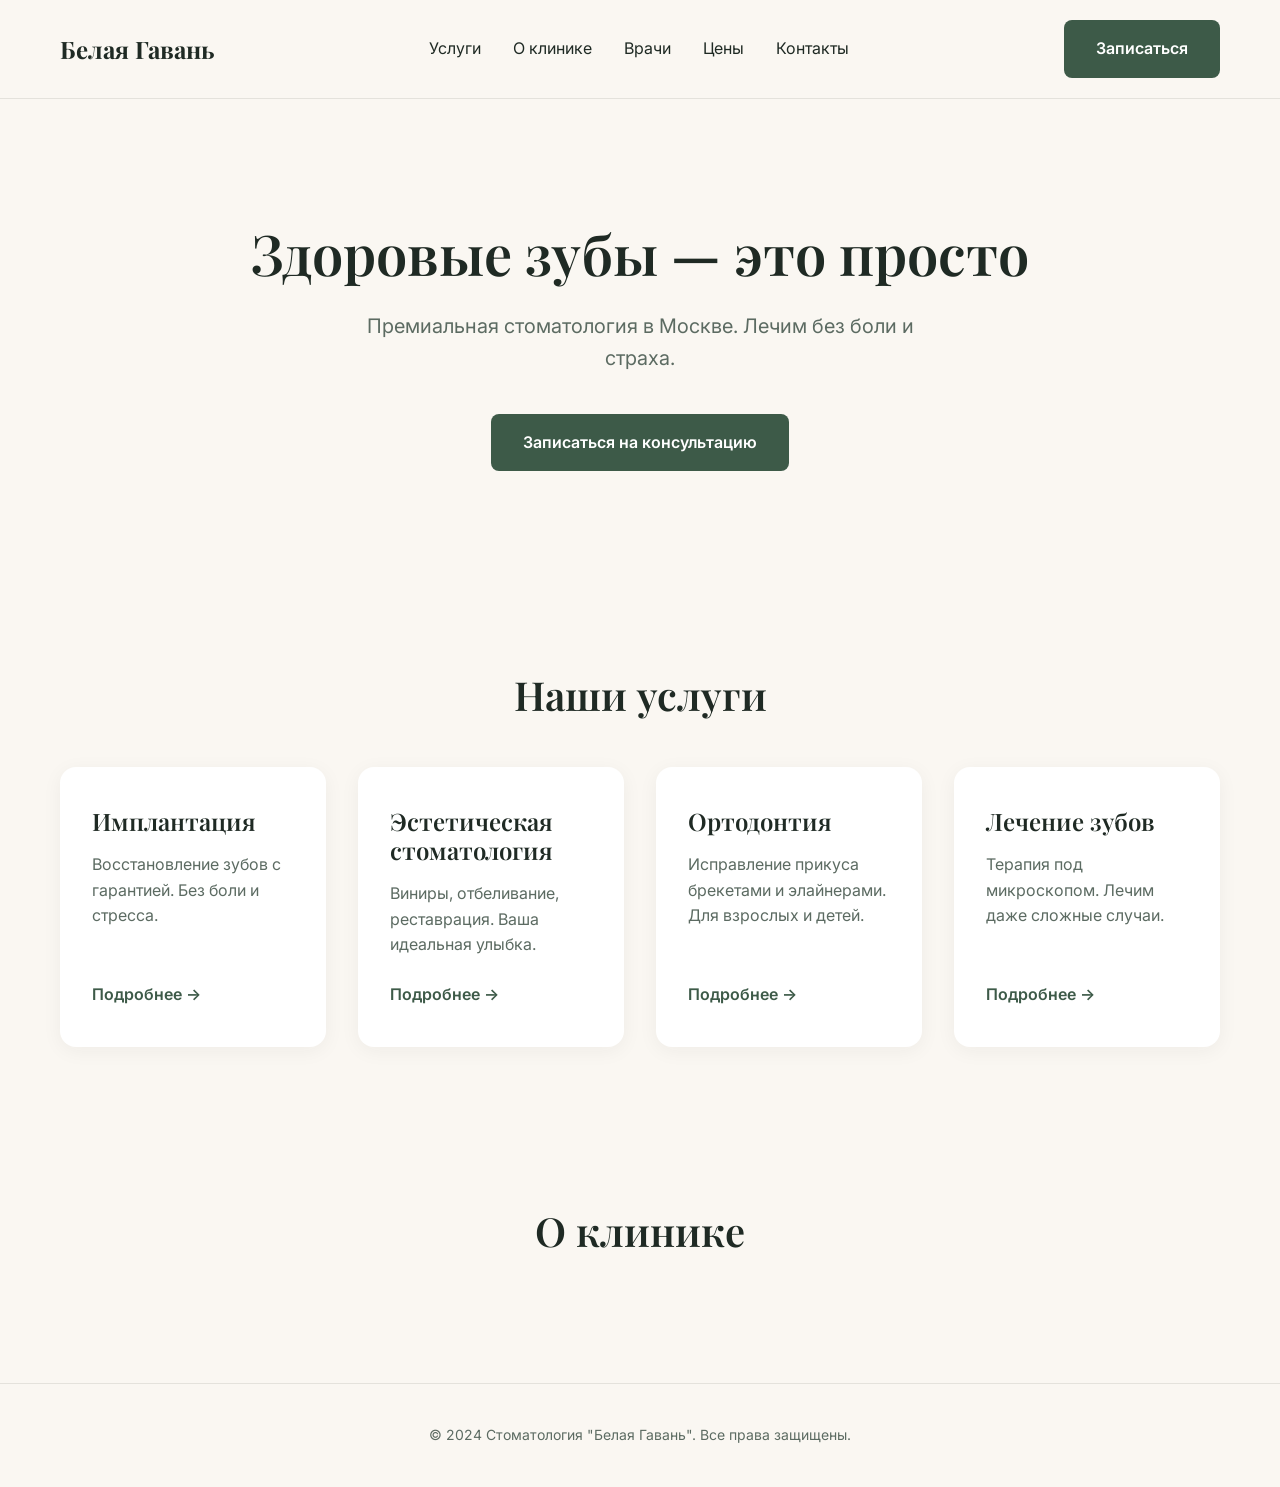
==== index.html @ 84a1ddb8 "Добавлена секция услуг с карточками" ====
<!DOCTYPE html>
<html lang="ru">
<head>
    <meta charset="UTF-8">
    <meta name="viewport" content="width=device-width, initial-scale=1.0">
    <title>Стоматология "Белая Гавань" — премиальная клиника в Москве</title>
    <meta name="description" content="Премиальная стоматологическая клиника в Москве. Имплантация, эстетическая стоматология, лечение без боли. Запишитесь на консультацию.">

    <!-- Подключение шрифтов Google Fonts -->
    <link rel="preconnect" href="https://fonts.googleapis.com">
    <link rel="preconnect" href="https://fonts.gstatic.com" crossorigin>
    <link href="https://fonts.googleapis.com/css2?family=Inter:wght@400;500;600&family=Playfair+Display:wght@500;600;700&display=swap" rel="stylesheet">

    <!-- Подключение CSS -->
    <link rel="stylesheet" href="css/style.css">
</head>
<body>

    <!-- ШАПКА САЙТА (HEADER) -->
    <header class="header">
        <div class="container header__container">
            <a href="#" class="header__logo">Белая Гавань</a>
            <nav class="header__nav">
                <a href="#" class="header__link">Услуги</a>
                <a href="#" class="header__link">О клинике</a>
                <a href="#" class="header__link">Врачи</a>
                <a href="#" class="header__link">Цены</a>
                <a href="#" class="header__link">Контакты</a>
            </nav>
            <a href="#" class="btn btn--primary">Записаться</a>
        </div>
    </header>

    <!-- ОСНОВНОЙ КОНТЕНТ (MAIN) -->
    <main class="main">
        
        <!-- Секция "Герой" (первый экран) -->
        <section class="hero">
            <div class="container">
                <h1 class="hero__title">Здоровые зубы — это просто</h1>
                <p class="hero__subtitle">Премиальная стоматология в Москве. Лечим без боли и страха.</p>
                <a href="#" class="btn btn--primary">Записаться на консультацию</a>
            </div>
        </section>

        <!-- Секция "Услуги" -->
        <section class="services">
            <div class="container">
                <h2 class="section-title">Наши услуги</h2>
                <div class="services__grid">
                    <div class="service-card">
    <h3 class="service-card__title">Имплантация</h3>
    <p class="service-card__desc">Восстановление зубов с гарантией. Без боли и стресса.</p>
    <a href="#" class="service-card__link">Подробнее →</a>
</div>
<div class="service-card">
    <h3 class="service-card__title">Эстетическая стоматология</h3>
    <p class="service-card__desc">Виниры, отбеливание, реставрация. Ваша идеальная улыбка.</p>
    <a href="#" class="service-card__link">Подробнее →</a>
</div>
<div class="service-card">
    <h3 class="service-card__title">Ортодонтия</h3>
    <p class="service-card__desc">Исправление прикуса брекетами и элайнерами. Для взрослых и детей.</p>
    <a href="#" class="service-card__link">Подробнее →</a>
</div>
<div class="service-card">
    <h3 class="service-card__title">Лечение зубов</h3>
    <p class="service-card__desc">Терапия под микроскопом. Лечим даже сложные случаи.</p>
    <a href="#" class="service-card__link">Подробнее →</a>
</div>
                </div>
            </div>
        </section>

        <!-- Секция "О клинике" -->
        <section class="about">
            <div class="container">
                <h2 class="section-title">О клинике</h2>
                <!-- Здесь будет текст и фото -->
            </div>
        </section>

    </main>

    <!-- ПОДВАЛ (FOOTER) -->
    <footer class="footer">
        <div class="container">
            <p>&copy; 2024 Стоматология "Белая Гавань". Все права защищены.</p>
        </div>
    </footer>

    <!-- Подключение JavaScript -->
    <script src="js/script.js"></script>
</body>
</html>
---- css/style.css ----
/* ============================================
   CSS RESET / БАЗОВЫЕ СТИЛИ
   ============================================ */
*,
*::before,
*::after {
    box-sizing: border-box;
    margin: 0;
    padding: 0;
}

/* Переменные (цвета и шрифты из Figma) */
:root {
    --color-bg: #FAF7F2;
    --color-bg-card: #FFFFFF;
    --color-text-primary: #1F2A24;
    --color-text-secondary: #5C6B62;
    --color-brand: #3D5A48;
    --color-brand-hover: #2E4537;
    --color-accent: #B07D62;

    --font-heading: 'Playfair Display', serif;
    --font-body: 'Inter', sans-serif;

    --container-width: 1200px;
    --transition: 0.3s ease;
}

/* Базовые настройки страницы */
body {
    font-family: var(--font-body);
    background-color: var(--color-bg);
    color: var(--color-text-primary);
    line-height: 1.6;
    -webkit-font-smoothing: antialiased;
}

/* Заголовки */
h1, h2, h3, h4 {
    font-family: var(--font-heading);
    font-weight: 600;
    line-height: 1.2;
    color: var(--color-text-primary);
}

/* Ссылки */
a {
    text-decoration: none;
    color: inherit;
    transition: color var(--transition);
}

/* Контейнер для центрирования контента */
.container {
    max-width: var(--container-width);
    margin: 0 auto;
    padding: 0 20px;
}

/* ============================================
   КНОПКИ (UI-КИТ)
   ============================================ */
.btn {
    display: inline-block;
    padding: 16px 32px;
    font-family: var(--font-body);
    font-size: 16px;
    font-weight: 600;
    text-align: center;
    border: none;
    border-radius: 8px;
    cursor: pointer;
    transition: background-color var(--transition), transform 0.1s ease;
}

.btn--primary {
    background-color: var(--color-brand);
    color: #FFFFFF;
}

.btn--primary:hover {
    background-color: var(--color-brand-hover);
}

.btn--primary:active {
    transform: scale(0.98);
}

/* ============================================
   ШАПКА САЙТА (HEADER)
   ============================================ */
.header {
    padding: 20px 0;
    border-bottom: 1px solid rgba(31, 42, 36, 0.1);
}

.header__container {
    display: flex;
    justify-content: space-between;
    align-items: center;
}

.header__logo {
    font-family: var(--font-heading);
    font-size: 24px;
    font-weight: 700;
    color: var(--color-text-primary);
}

.header__nav {
    display: flex;
    gap: 32px;
}

.header__link {
    font-size: 16px;
    color: var(--color-text-primary);
}

.header__link:hover {
    color: var(--color-brand);
}

/* ============================================
   СЕКЦИИ (ОБЩИЕ)
   ============================================ */
section {
    padding: 80px 0;
}

.section-title {
    font-size: 40px;
    text-align: center;
    margin-bottom: 48px;
}

/* ============================================
   HERO-СЕКЦИЯ
   ============================================ */
.hero {
    padding: 120px 0;
    text-align: center;
}

.hero__title {
    font-size: 56px;
    margin-bottom: 24px;
    max-width: 800px;
    margin-left: auto;
    margin-right: auto;
}

.hero__subtitle {
    font-size: 20px;
    color: var(--color-text-secondary);
    margin-bottom: 40px;
    max-width: 600px;
    margin-left: auto;
    margin-right: auto;
}

/* ============================================
   ПОДВАЛ (FOOTER)
   ============================================ */
.footer {
    padding: 40px 0;
    text-align: center;
    border-top: 1px solid rgba(31, 42, 36, 0.1);
    color: var(--color-text-secondary);
    font-size: 14px;
}
/* ============================================
   СЕКЦИЯ УСЛУГ (SERVICES)
   ============================================ */
.services__grid {
    display: grid;
    grid-template-columns: repeat(auto-fit, minmax(260px, 1fr));
    gap: 32px;
    margin-top: 48px;
}

.service-card {
    background-color: var(--color-bg-card);
    padding: 40px 32px;
    border-radius: 16px;
    box-shadow: 0 4px 20px rgba(31, 42, 36, 0.05);
    transition: transform var(--transition), box-shadow var(--transition);
    display: flex;
    flex-direction: column;
}

.service-card:hover {
    transform: translateY(-8px);
    box-shadow: 0 12px 30px rgba(31, 42, 36, 0.1);
}

.service-card__title {
    font-size: 24px;
    margin-bottom: 16px;
}

.service-card__desc {
    font-size: 16px;
    color: var(--color-text-secondary);
    margin-bottom: 24px;
    flex-grow: 1; /* Прижимает ссылку к низу */
}

.service-card__link {
    font-size: 16px;
    font-weight: 600;
    color: var(--color-brand);
    transition: color var(--transition);
    margin-top: auto;
}

.service-card__link:hover {
    color: var(--color-brand-hover);
}
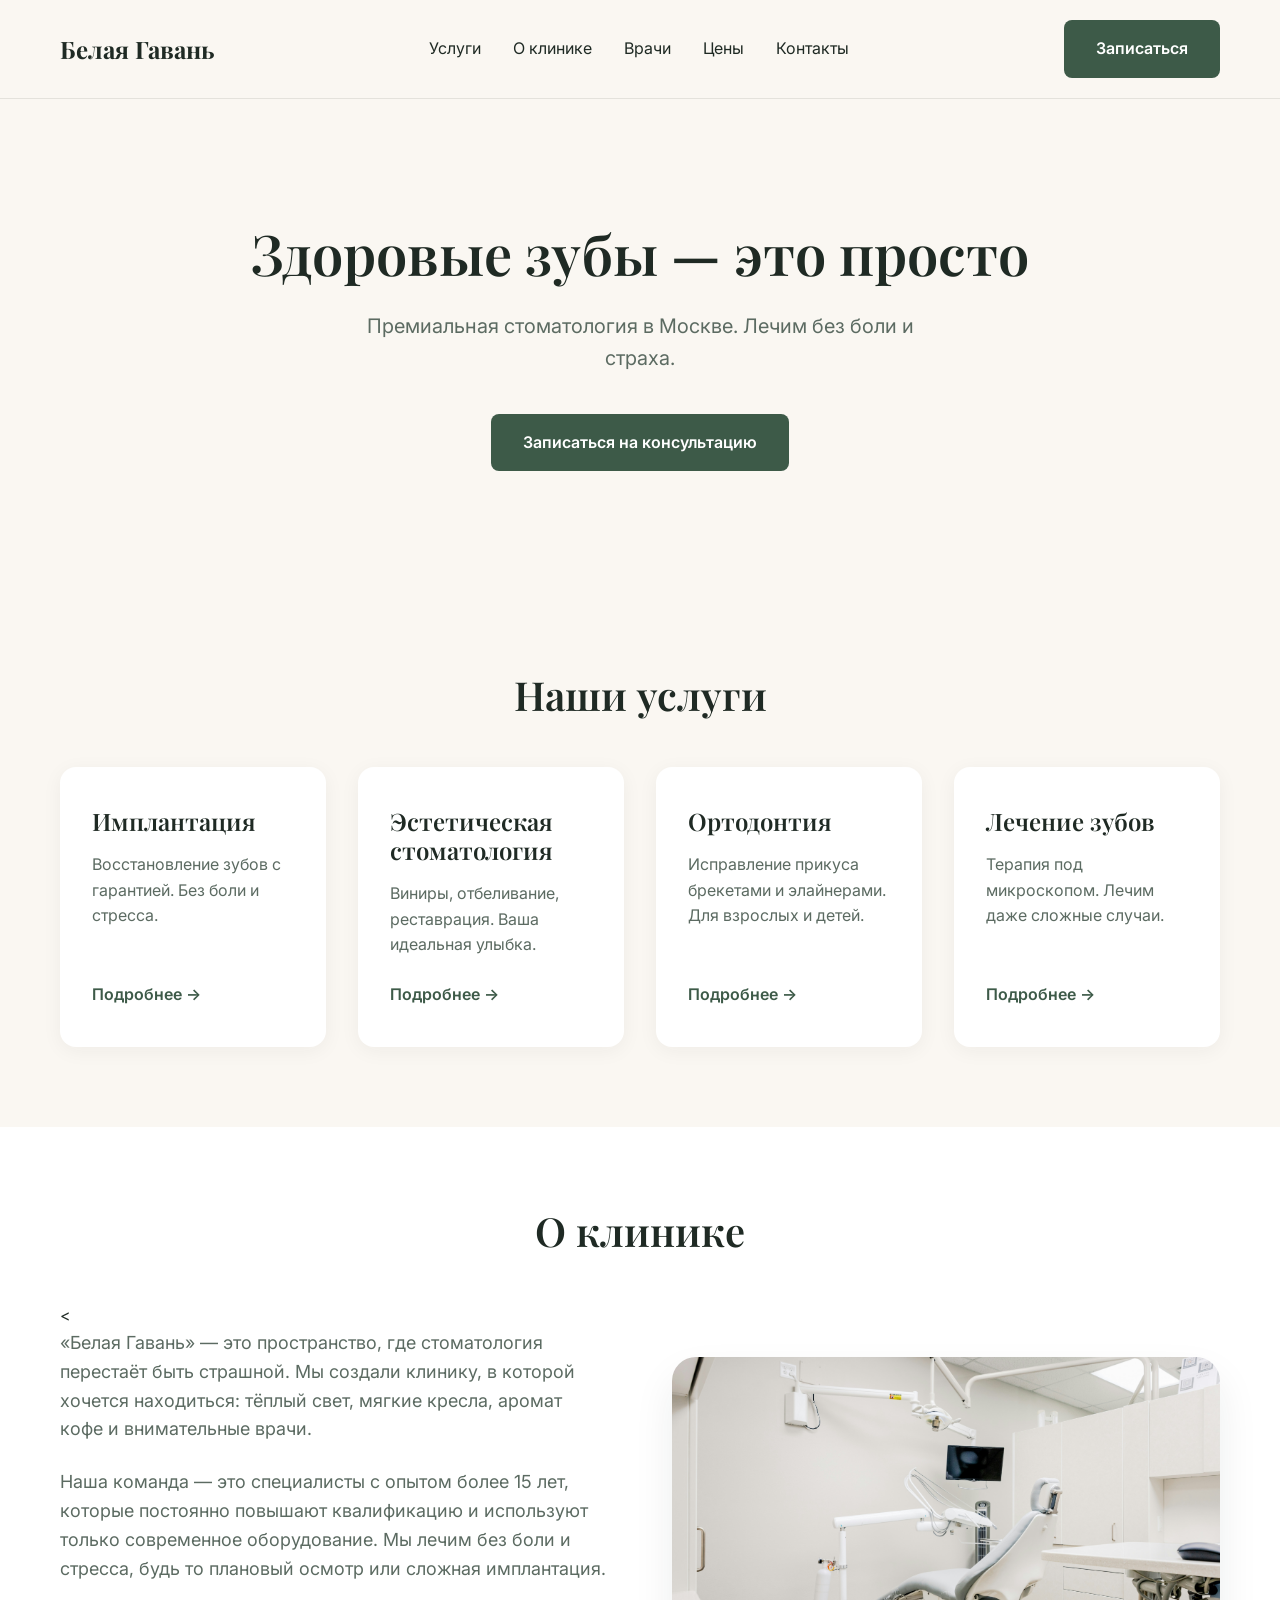
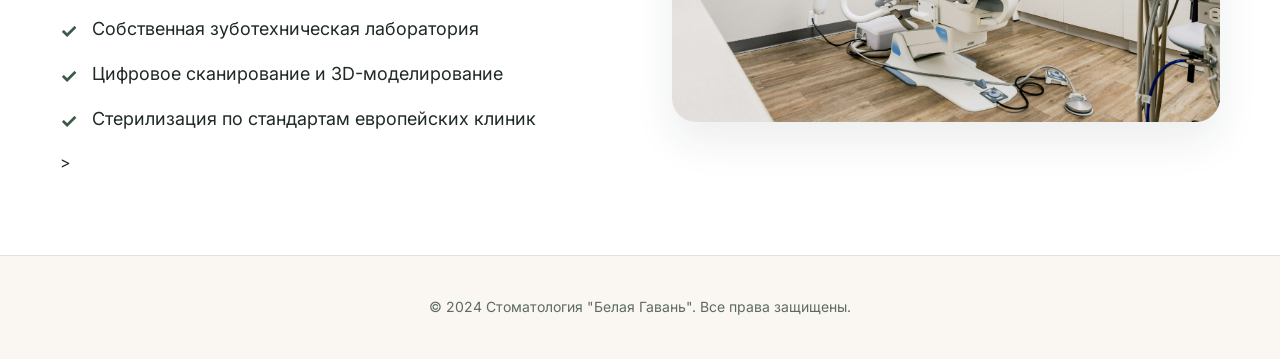
==== commit 1e8d8201: "Добавлена секция О клинике с картинкой" ====
--- a/index.html
+++ b/index.html
@@ -76,7 +76,20 @@
         <section class="about">
             <div class="container">
                 <h2 class="section-title">О клинике</h2>
-                <!-- Здесь будет текст и фото -->
+                <<div class="about__content">
+    <div class="about__text">
+        <p>«Белая Гавань» — это пространство, где стоматология перестаёт быть страшной. Мы создали клинику, в которой хочется находиться: тёплый свет, мягкие кресла, аромат кофе и внимательные врачи.</p>
+        <p>Наша команда — это специалисты с опытом более 15 лет, которые постоянно повышают квалификацию и используют только современное оборудование. Мы лечим без боли и стресса, будь то плановый осмотр или сложная имплантация.</p>
+        <ul class="about__list">
+            <li>Собственная зуботехническая лаборатория</li>
+            <li>Цифровое сканирование и 3D-моделирование</li>
+            <li>Стерилизация по стандартам европейских клиник</li>
+        </ul>
+    </div>
+    <div class="about__image-wrapper">
+        <img src="images/clinic.jpg" alt="Интерьер стоматологической клиники Белая Гавань" class="about__image">
+    </div>
+</div>>
             </div>
         </section>
 
--- a/css/style.css
+++ b/css/style.css
@@ -216,4 +216,71 @@
 
 .service-card__link:hover {
     color: var(--color-brand-hover);
+}
+/* ============================================
+   СЕКЦИЯ О КЛИНИКЕ (ABOUT)
+   ============================================ */
+.about {
+    background-color: var(--color-bg-card); /* Белый фон для контраста с кремовым */
+}
+
+.about__content {
+    display: grid;
+    grid-template-columns: 1fr 1fr; /* Две колонки одинаковой ширины */
+    gap: 64px;
+    align-items: center; /* Выравнивание по центру по вертикали */
+}
+
+.about__text p {
+    font-size: 18px;
+    color: var(--color-text-secondary);
+    margin-bottom: 24px;
+}
+
+.about__list {
+    list-style: none; /* Убираем стандартные маркеры */
+    margin-top: 32px;
+}
+
+.about__list li {
+    font-size: 18px;
+    color: var(--color-text-primary);
+    margin-bottom: 16px;
+    padding-left: 32px;
+    position: relative; /* Для позиционирования кастомной иконки */
+}
+
+/* Кастомная галочка вместо стандартного маркера */
+.about__list li::before {
+    content: "✓";
+    position: absolute;
+    left: 0;
+    top: 0;
+    color: var(--color-brand); /* Наш шалфейный акцент */
+    font-weight: bold;
+    font-size: 20px;
+}
+
+.about__image-wrapper {
+    border-radius: 24px;
+    overflow: hidden; /* Скрываем углы картинки за скруглением */
+    box-shadow: 0 20px 40px rgba(31, 42, 36, 0.08); /* Более выраженная тень для фото */
+}
+
+.about__image {
+    width: 100%;
+    height: 100%;
+    object-fit: cover; /* Картинка заполняет контейнер, не искажаясь */
+    display: block;
+}
+
+/* Адаптивность: на планшетах и телефонах — одна колонка */
+@media (max-width: 992px) {
+    .about__content {
+        grid-template-columns: 1fr;
+        gap: 40px;
+    }
+    .about__image-wrapper {
+        order: -1; /* Картинка встает над текстом на мобильных */
+    }
 }
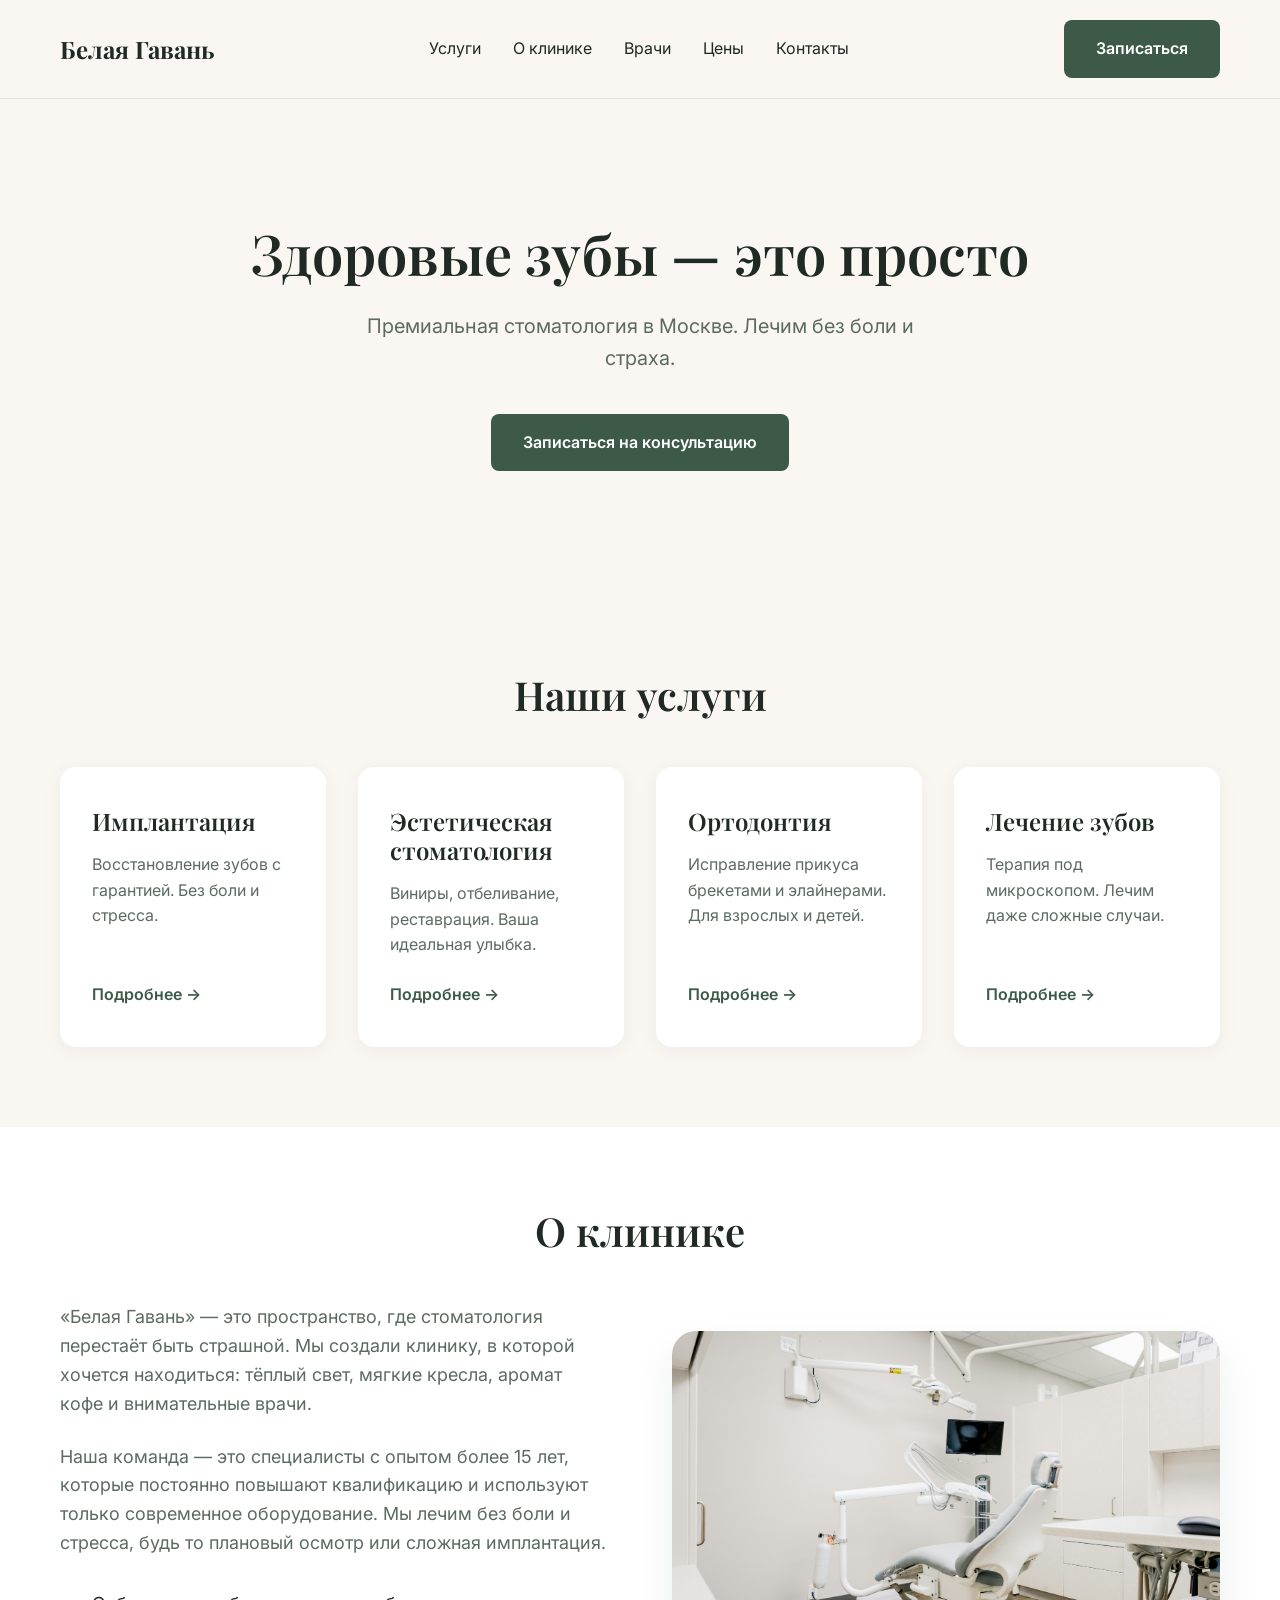
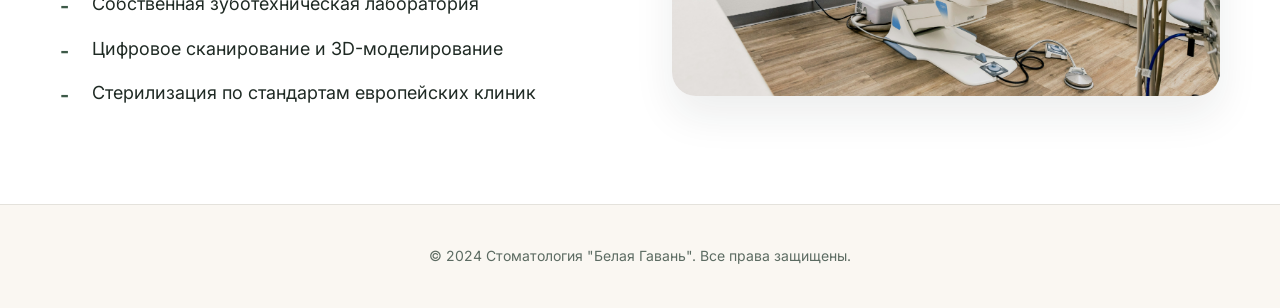
==== commit 97aae645: "Исправлена структура секции О клинике" ====
--- a/index.html
+++ b/index.html
@@ -72,27 +72,26 @@
             </div>
         </section>
 
-        <!-- Секция "О клинике" -->
+                <!-- Секция "О клинике" -->
         <section class="about">
             <div class="container">
                 <h2 class="section-title">О клинике</h2>
-                <<div class="about__content">
-    <div class="about__text">
-        <p>«Белая Гавань» — это пространство, где стоматология перестаёт быть страшной. Мы создали клинику, в которой хочется находиться: тёплый свет, мягкие кресла, аромат кофе и внимательные врачи.</p>
-        <p>Наша команда — это специалисты с опытом более 15 лет, которые постоянно повышают квалификацию и используют только современное оборудование. Мы лечим без боли и стресса, будь то плановый осмотр или сложная имплантация.</p>
-        <ul class="about__list">
-            <li>Собственная зуботехническая лаборатория</li>
-            <li>Цифровое сканирование и 3D-моделирование</li>
-            <li>Стерилизация по стандартам европейских клиник</li>
-        </ul>
-    </div>
-    <div class="about__image-wrapper">
-        <img src="images/clinic.jpg" alt="Интерьер стоматологической клиники Белая Гавань" class="about__image">
-    </div>
-</div>>
+                <div class="about__content">
+                    <div class="about__text">
+                        <p>«Белая Гавань» — это пространство, где стоматология перестаёт быть страшной. Мы создали клинику, в которой хочется находиться: тёплый свет, мягкие кресла, аромат кофе и внимательные врачи.</p>
+                        <p>Наша команда — это специалисты с опытом более 15 лет, которые постоянно повышают квалификацию и используют только современное оборудование. Мы лечим без боли и стресса, будь то плановый осмотр или сложная имплантация.</p>
+                        <ul class="about__list">
+                            <li>Собственная зуботехническая лаборатория</li>
+                            <li>Цифровое сканирование и 3D-моделирование</li>
+                            <li>Стерилизация по стандартам европейских клиник</li>
+                        </ul>
+                    </div>
+                    <div class="about__image-wrapper">
+                        <img src="images/clinic.jpg" alt="Интерьер стоматологической клиники Белая Гавань" class="about__image">
+                    </div>
+                </div>
             </div>
         </section>
-
     </main>
 
     <!-- ПОДВАЛ (FOOTER) -->
--- a/css/style.css
+++ b/css/style.css
@@ -252,7 +252,7 @@
 
 /* Кастомная галочка вместо стандартного маркера */
 .about__list li::before {
-    content: "✓";
+    content: "-";
     position: absolute;
     left: 0;
     top: 0;
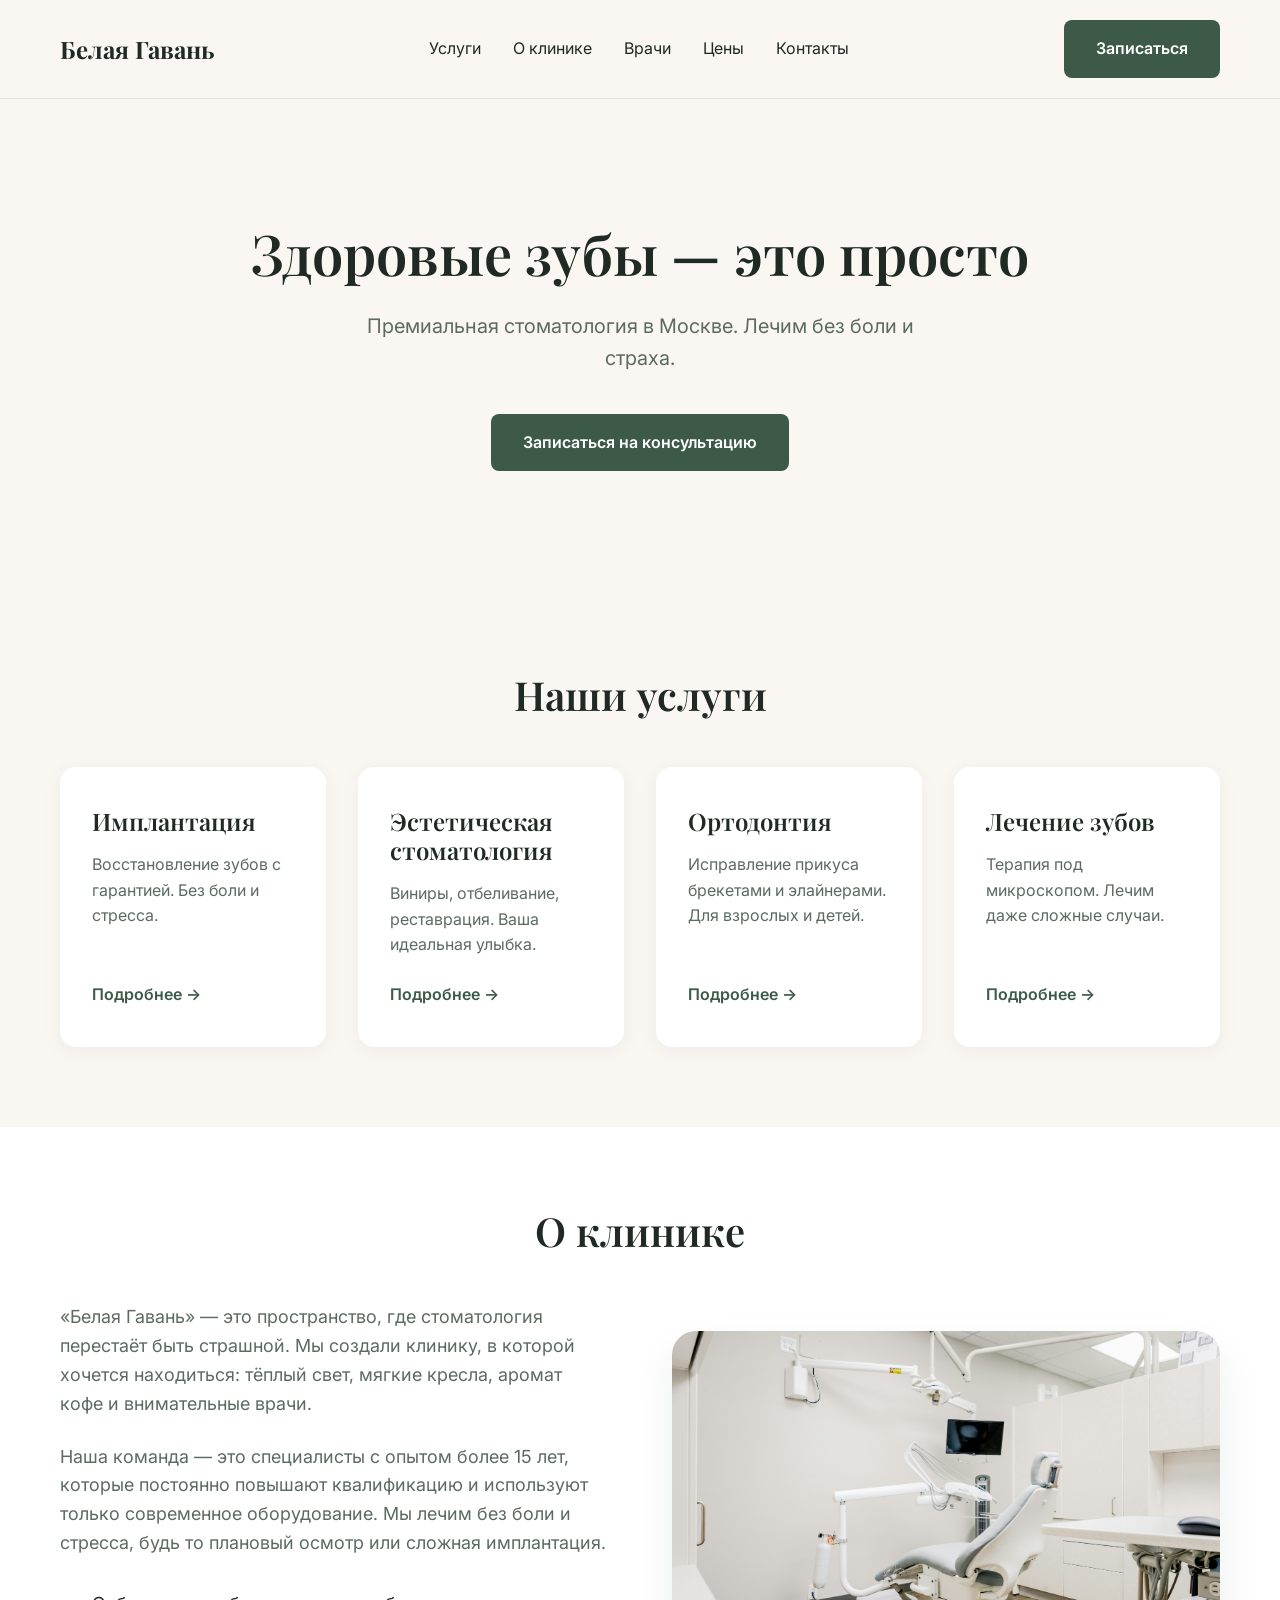
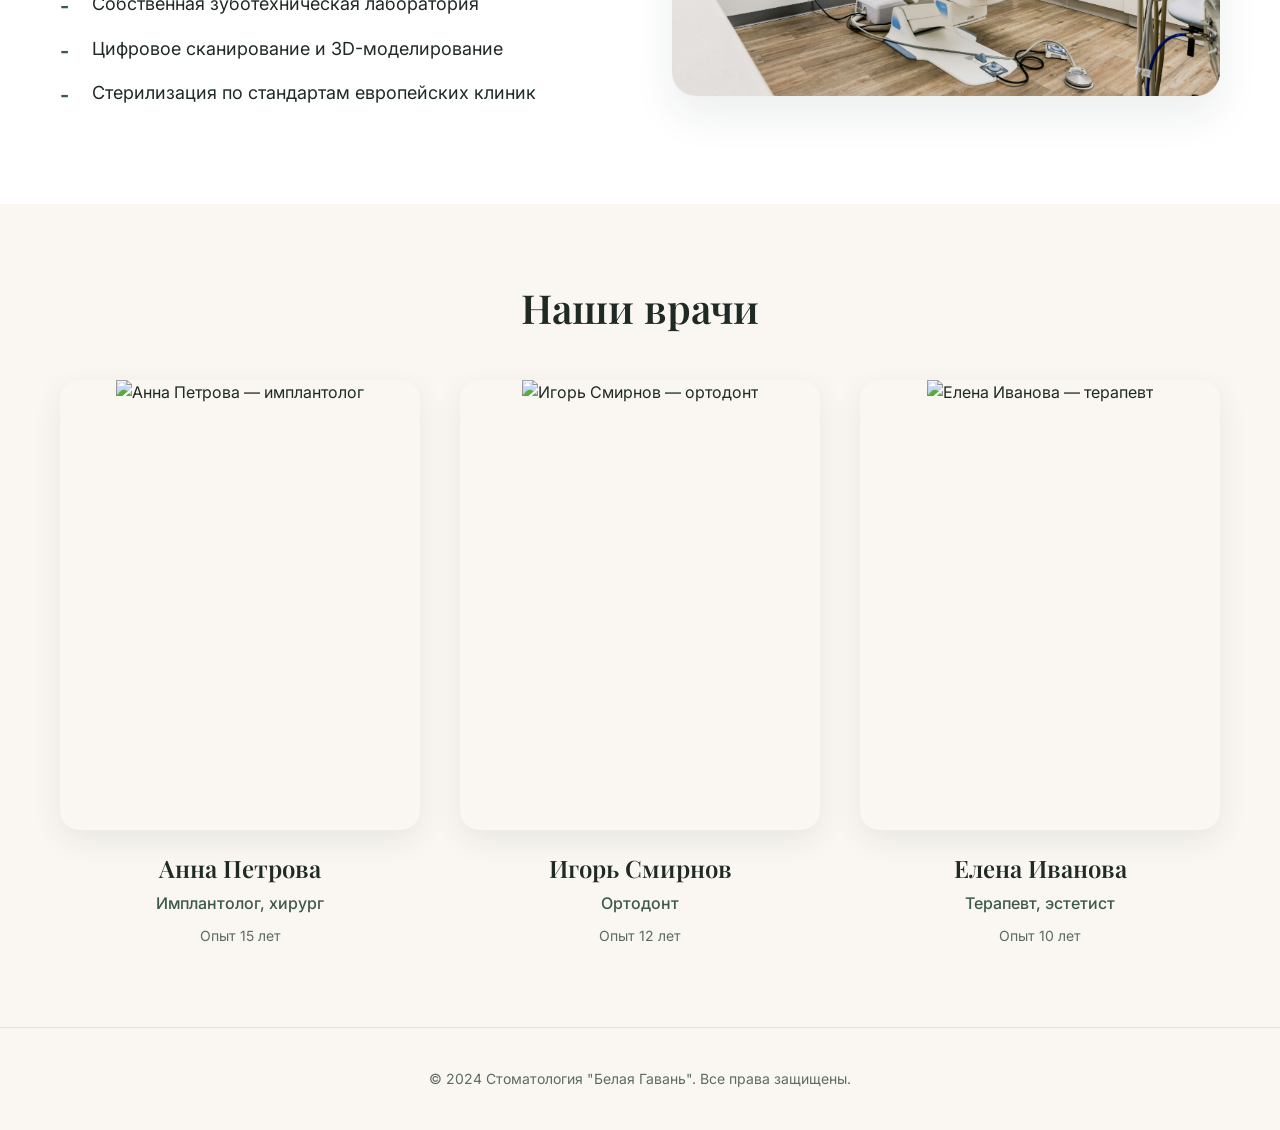
==== commit 58519cf4: "Добавлена секция Врачи" ====
--- a/index.html
+++ b/index.html
@@ -93,7 +93,42 @@
             </div>
         </section>
     </main>
+        <!-- Секция "Врачи" -->
+        <section class="doctors">
+            <div class="container">
+                <h2 class="section-title">Наши врачи</h2>
+                <div class="doctors__grid">
+                    
+                    <div class="doctor-card">
+                        <div class="doctor-card__image-wrapper">
+                            <img src="https://images.unsplash.com/photo-1559839734-2b71ea197ec2?q=80&w=800&auto=format&fit=crop" alt="Анна Петрова — имплантолог" class="doctor-card__image">
+                        </div>
+                        <h3 class="doctor-card__name">Анна Петрова</h3>
+                        <p class="doctor-card__specialty">Имплантолог, хирург</p>
+                        <p class="doctor-card__experience">Опыт 15 лет</p>
+                    </div>
 
+                    <div class="doctor-card">
+                        <div class="doctor-card__image-wrapper">
+                            <img src="https://images.unsplash.com/photo-1612349317150-e413f6a5b16d?q=80&w=800&auto=format&fit=crop" alt="Игорь Смирнов — ортодонт" class="doctor-card__image">
+                        </div>
+                        <h3 class="doctor-card__name">Игорь Смирнов</h3>
+                        <p class="doctor-card__specialty">Ортодонт</p>
+                        <p class="doctor-card__experience">Опыт 12 лет</p>
+                    </div>
+
+                    <div class="doctor-card">
+                        <div class="doctor-card__image-wrapper">
+                            <img src="https://images.unsplash.com/photo-1594824476967-48c8b964273f?q=80&w=800&auto=format&fit=crop" alt="Елена Иванова — терапевт" class="doctor-card__image">
+                        </div>
+                        <h3 class="doctor-card__name">Елена Иванова</h3>
+                        <p class="doctor-card__specialty">Терапевт, эстетист</p>
+                        <p class="doctor-card__experience">Опыт 10 лет</p>
+                    </div>
+
+                </div>
+            </div>
+        </section>
     <!-- ПОДВАЛ (FOOTER) -->
     <footer class="footer">
         <div class="container">
--- a/css/style.css
+++ b/css/style.css
@@ -283,4 +283,125 @@
     .about__image-wrapper {
         order: -1; /* Картинка встает над текстом на мобильных */
     }
+}
+/* ============================================
+   АДАПТИВНОСТЬ ДЛЯ МОБИЛЬНЫХ (МЕДИА-ЗАПРОСЫ)
+   ============================================ */
+
+/* --- Планшеты и небольшие экраны (до 992px) --- */
+@media (max-width: 992px) {
+    .header__nav {
+        display: none; /* Прячем горизонтальное меню (позже сделаем бургер) */
+    }
+
+    .hero__title {
+        font-size: 40px; /* Уменьшаем заголовок */
+    }
+
+    .hero__subtitle {
+        font-size: 18px;
+    }
+
+    .section-title {
+        font-size: 32px;
+    }
+}
+
+/* --- Телефоны (до 768px) --- */
+@media (max-width: 768px) {
+    section {
+        padding: 48px 0; /* Меньше отступов по вертикали */
+    }
+
+    .header {
+        padding: 16px 0;
+    }
+
+    .header__logo {
+        font-size: 20px;
+    }
+
+    .header .btn--primary {
+        padding: 12px 20px; /* Кнопка в шапке поменьше */
+        font-size: 14px;
+    }
+
+    .hero {
+        padding: 64px 0;
+    }
+
+    .hero__title {
+        font-size: 32px; /* Еще меньше на телефоне */
+        margin-bottom: 16px;
+    }
+
+    .hero__subtitle {
+        font-size: 16px;
+        margin-bottom: 24px;
+    }
+
+    .btn {
+        padding: 14px 24px;
+        font-size: 15px;
+        width: 100%; /* Кнопки на мобильном на всю ширину (удобно нажимать) */
+    }
+    
+    .services__grid {
+        grid-template-columns: 1fr; /* Карточки в один столбец */
+    }
+}
+/* ============================================
+   СЕКЦИЯ ВРАЧИ (DOCTORS)
+   ============================================ */
+.doctors__grid {
+    display: grid;
+    grid-template-columns: repeat(auto-fit, minmax(280px, 1fr));
+    gap: 40px;
+    margin-top: 48px;
+}
+
+.doctor-card {
+    text-align: center;
+}
+
+.doctor-card__image-wrapper {
+    width: 100%;
+    aspect-ratio: 4 / 5; /* Пропорции портрета */
+    border-radius: 20px;
+    overflow: hidden;
+    margin-bottom: 24px;
+    box-shadow: 0 10px 30px rgba(31, 42, 36, 0.08);
+    transition: transform var(--transition);
+}
+
+.doctor-card:hover .doctor-card__image-wrapper {
+    transform: translateY(-8px);
+}
+
+.doctor-card__image {
+    width: 100%;
+    height: 100%;
+    object-fit: cover;
+    transition: transform 0.5s ease;
+}
+
+.doctor-card:hover .doctor-card__image {
+    transform: scale(1.05);
+}
+
+.doctor-card__name {
+    font-size: 24px;
+    margin-bottom: 8px;
+}
+
+.doctor-card__specialty {
+    font-size: 16px;
+    color: var(--color-brand);
+    font-weight: 500;
+    margin-bottom: 8px;
+}
+
+.doctor-card__experience {
+    font-size: 14px;
+    color: var(--color-text-secondary);
 }
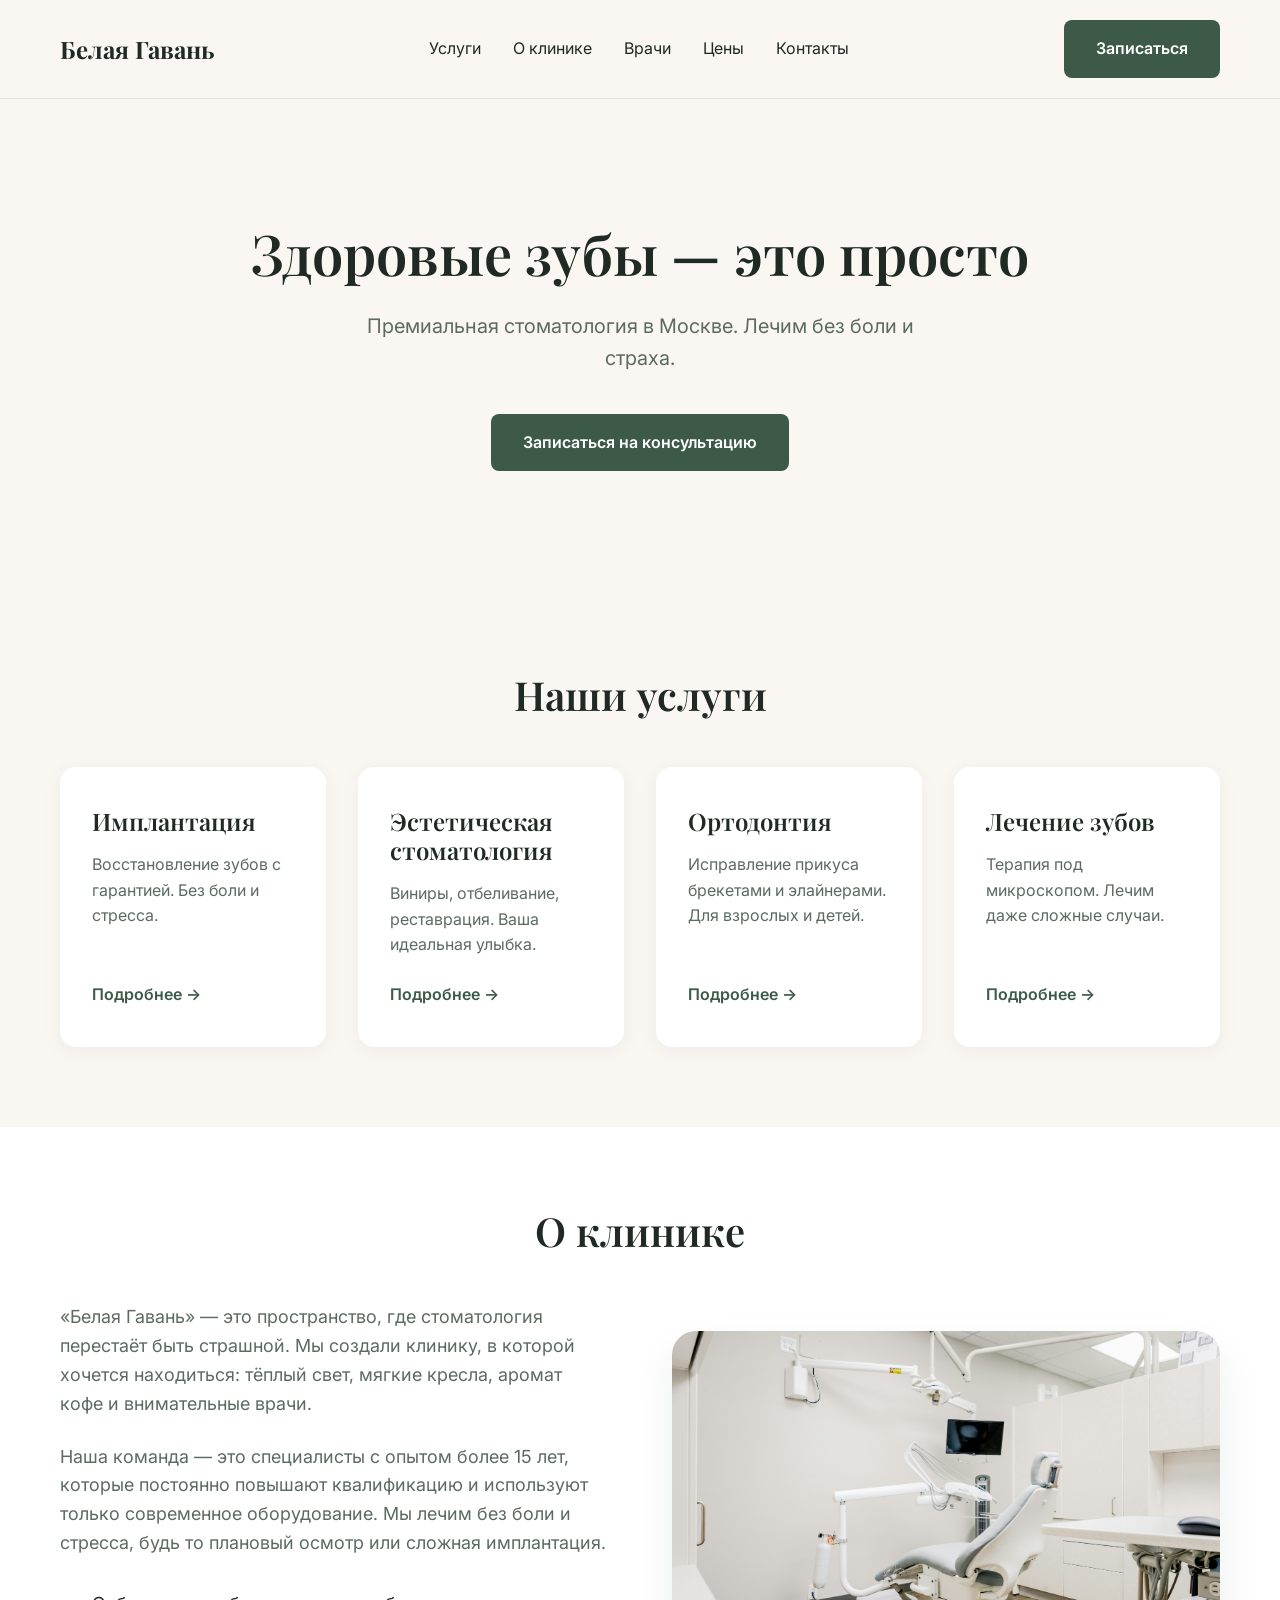
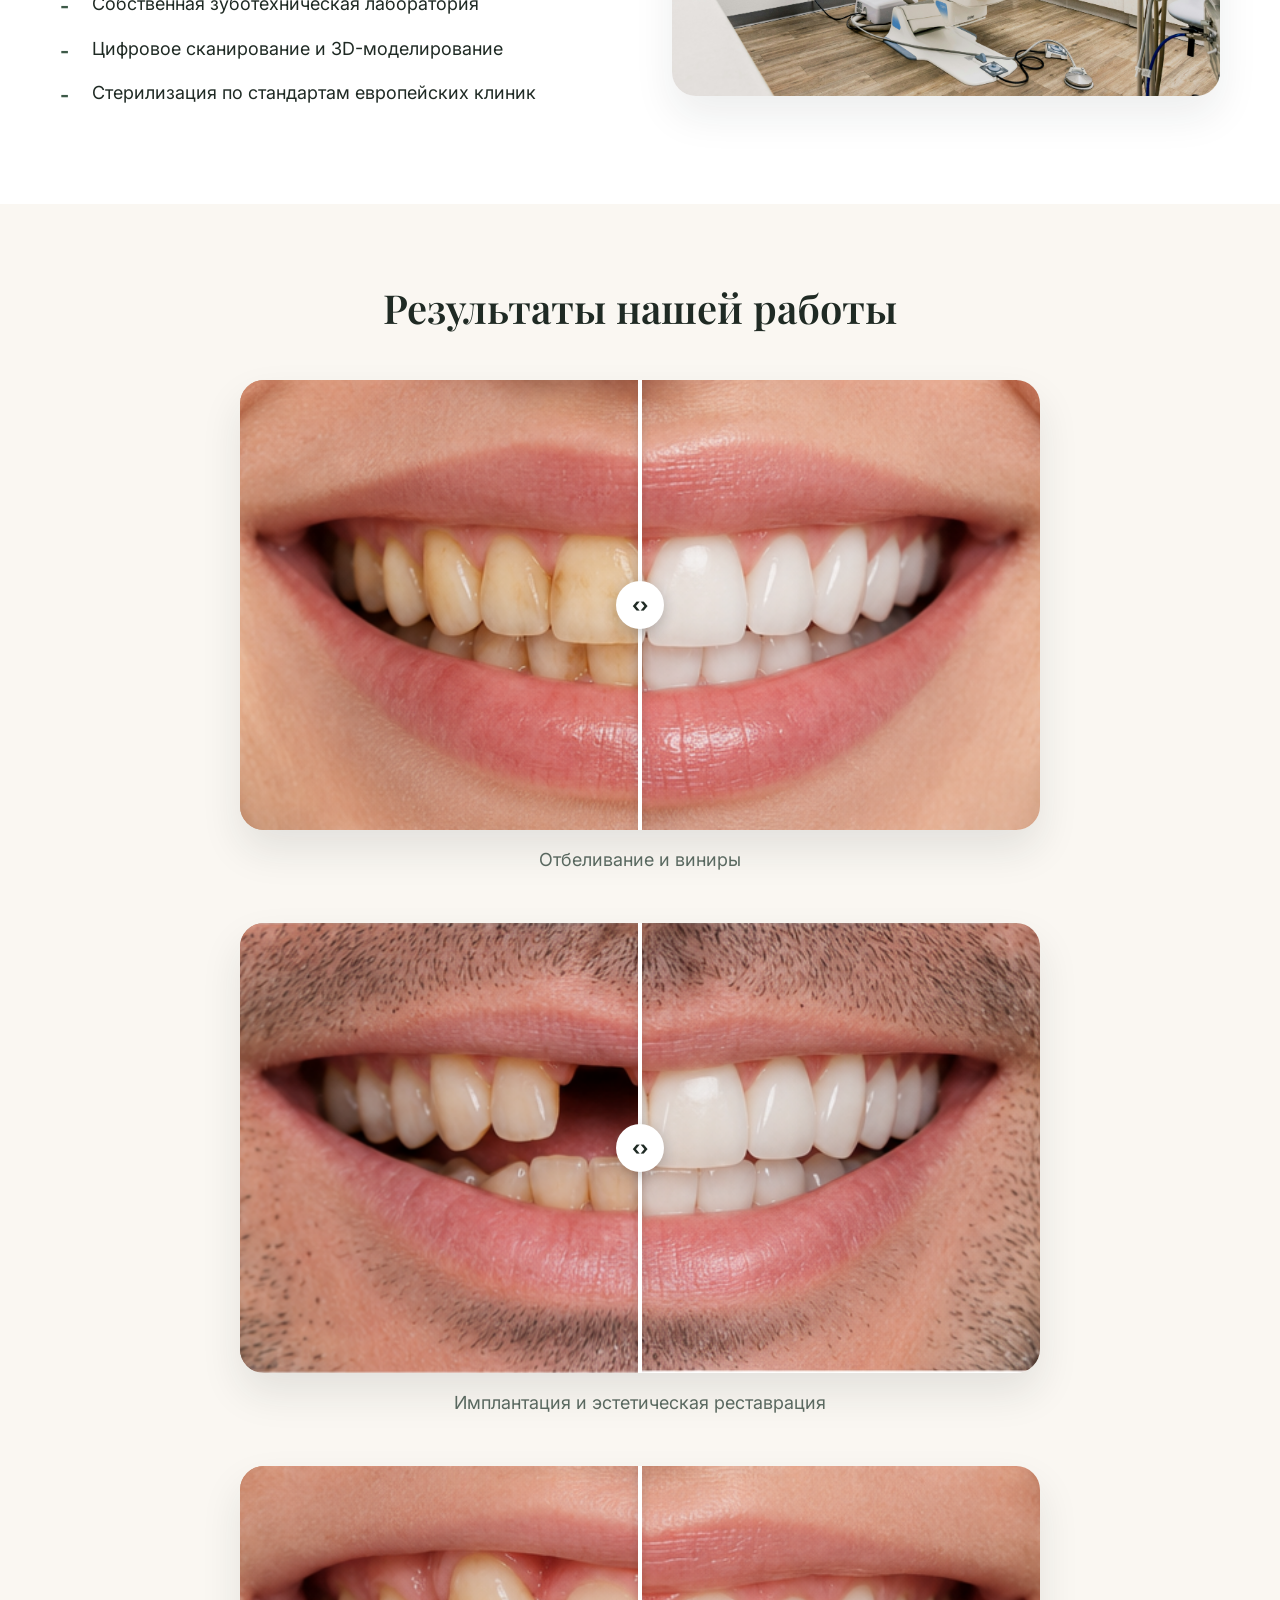
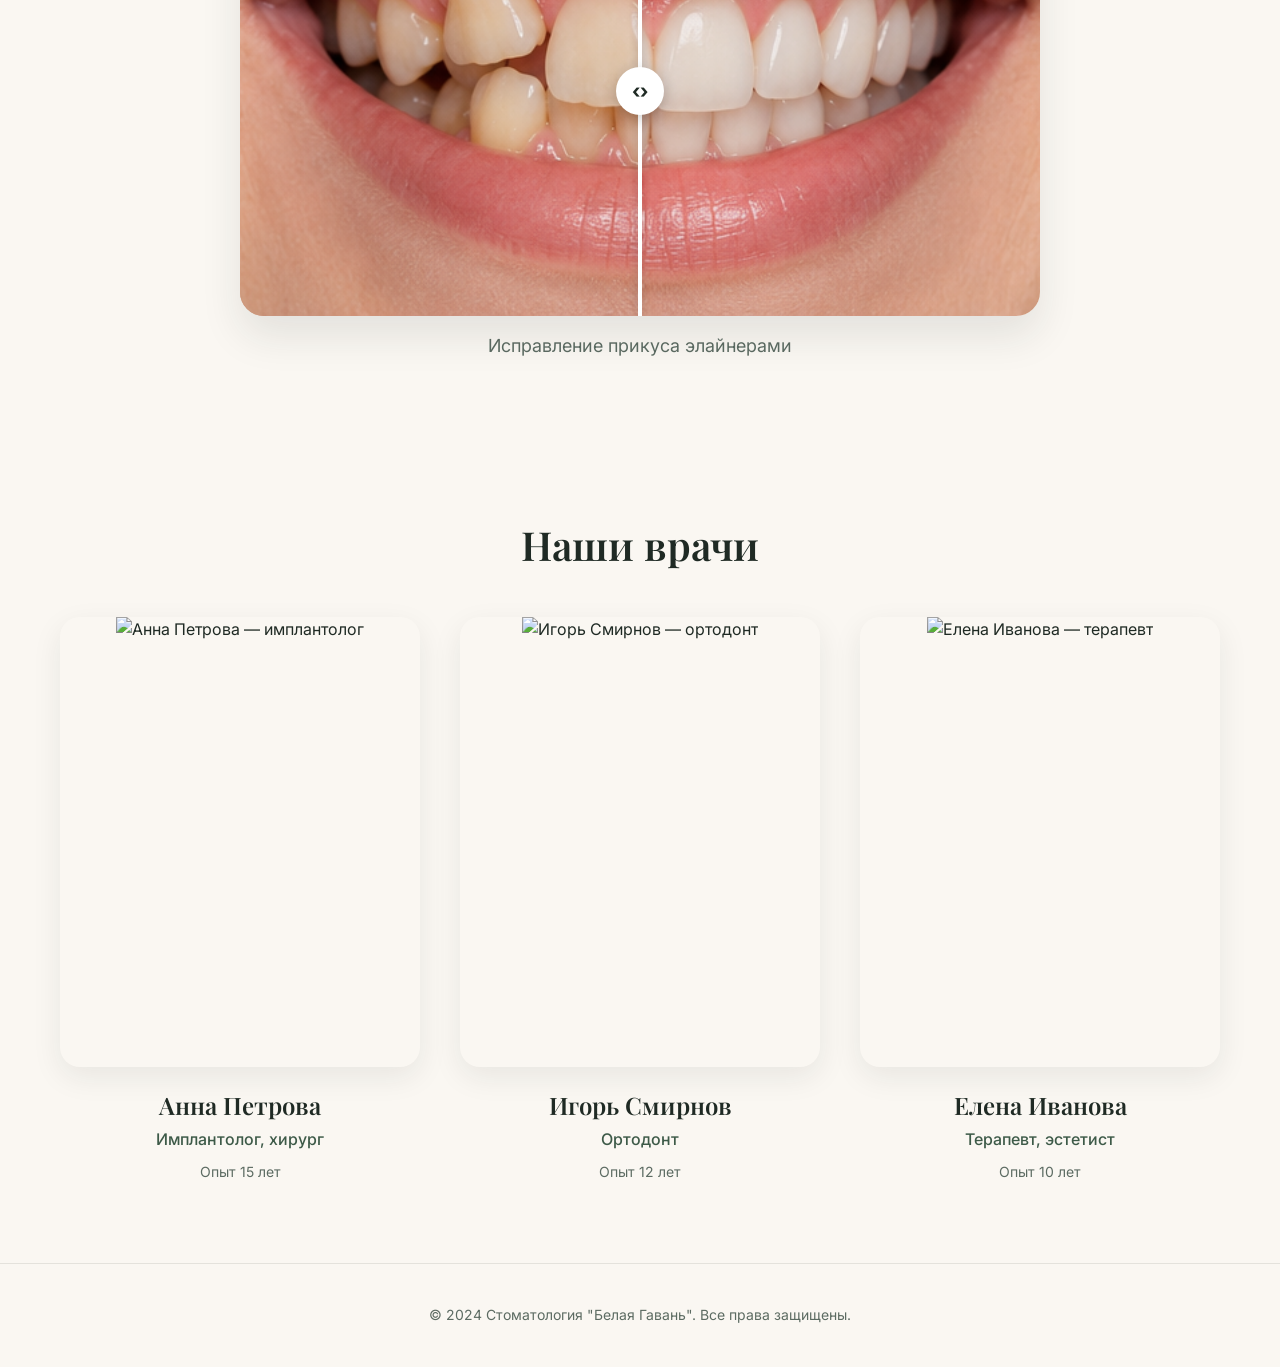
==== commit ff6d2cc9: "Исправлен слайдер до/после (с помощью Claude Code)" ====
--- a/index.html
+++ b/index.html
@@ -93,6 +93,57 @@
             </div>
         </section>
     </main>
+            <!-- Секция "Кейсы до/после" -->
+        <section class="cases">
+            <div class="container">
+                <h2 class="section-title">Результаты нашей работы</h2>
+                <div class="cases__grid">
+
+                    <!-- Слайдер 1 -->
+                    <div class="case">
+                        <div class="case-slider">
+                            <img src="images/case-1-after.jpg" alt="После" class="case-slider__img case-slider__img--after">
+                            <div class="case-slider__before">
+                                <img src="images/case-1-before.jpg" alt="До" class="case-slider__img case-slider__img--before">
+                            </div>
+                            <div class="case-slider__handle">
+                                <div class="case-slider__line"></div>
+                                <div class="case-slider__circle">&lsaquo;&rsaquo;</div>
+                            </div>
+                        </div>
+                        <p class="case-slider__caption">Отбеливание и виниры</p>
+                    </div>
+                    <!-- Слайдер 2 -->
+                    <div class="case">
+                        <div class="case-slider">
+                            <img src="images/case-2-after.jpg" alt="После" class="case-slider__img case-slider__img--after">
+                            <div class="case-slider__before">
+                                <img src="images/case-2-before.jpg" alt="До" class="case-slider__img case-slider__img--before">
+                            </div>
+                            <div class="case-slider__handle">
+                                <div class="case-slider__line"></div>
+                                <div class="case-slider__circle">&lsaquo;&rsaquo;</div>
+                            </div>
+                        </div>
+                        <p class="case-slider__caption">Имплантация и эстетическая реставрация</p>
+                    </div>
+                    <!-- Слайдер 3 -->
+                    <div class="case">
+                        <div class="case-slider">
+                            <img src="images/case-3-after.jpg" alt="После" class="case-slider__img case-slider__img--after">
+                            <div class="case-slider__before">
+                                <img src="images/case-3-before.jpg" alt="До" class="case-slider__img case-slider__img--before">
+                            </div>
+                            <div class="case-slider__handle">
+                                <div class="case-slider__line"></div>
+                                <div class="case-slider__circle">&lsaquo;&rsaquo;</div>
+                            </div>
+                        </div>
+                        <p class="case-slider__caption">Исправление прикуса элайнерами</p>
+                    </div>
+                </div>
+            </div>
+        </section>
         <!-- Секция "Врачи" -->
         <section class="doctors">
             <div class="container">
@@ -139,4 +190,4 @@
     <!-- Подключение JavaScript -->
     <script src="js/script.js"></script>
 </body>
-</html>+</html>
--- a/css/style.css
+++ b/css/style.css
@@ -404,4 +404,118 @@
 .doctor-card__experience {
     font-size: 14px;
     color: var(--color-text-secondary);
-}+}
+/* ============================================
+   СЕКЦИЯ КЕЙСЫ (CASES) — СЛАЙДЕР
+   ============================================ */
+.cases {
+    padding: 80px 0;
+}
+
+.cases__subtitle {
+    text-align: center;
+    color: var(--color-text-secondary);
+    font-size: 18px;
+    margin-bottom: 48px;
+    margin-top: -24px; /* Приближаем к заголовку */
+}
+
+.case-slider {
+    position: relative;
+    width: 100%;
+    max-width: 800px;
+    margin: 0 auto;
+    aspect-ratio: 16 / 9; /* Пропорции как у видео */
+    border-radius: 24px;
+    overflow: hidden;
+    box-shadow: 0 20px 40px rgba(31, 42, 36, 0.1);
+    user-select: none; /* Запрещаем выделение текста при перетаскивании */
+}
+
+.case-slider__img {
+    display: block;
+    width: 100%;
+    height: 100%;
+    object-fit: cover;
+    pointer-events: none; /* Картинки не должны перехватывать клики */
+}
+
+/* Контейнер "До" — обрезается по ширине */
+.case-slider__before {
+    position: absolute;
+    top: 0;
+    left: 0;
+    width: 50%; /* Начальная позиция: половина */
+    height: 100%;
+    overflow: hidden;
+    z-index: 2;
+}
+
+.case-slider__before .case-slider__img {
+    width: 200%; /* Картинка внутри должна быть в 2 раза шире контейнера */
+    max-width: none;
+    height: 100%;
+    object-fit: cover;
+}
+
+/* Линия-разделитель и круглый ползунок */
+.case-slider__handle {
+    position: absolute;
+    top: 0;
+    bottom: 0;
+    left: 50%; /* Начальная позиция */
+    width: 4px;
+    transform: translateX(-50%);
+    z-index: 3;
+    cursor: ew-resize; /* Курсор "влево-вправо" */
+}
+
+.case-slider__line {
+    width: 100%;
+    height: 100%;
+    background-color: #FFFFFF;
+    box-shadow: 0 0 10px rgba(0, 0, 0, 0.2);
+}
+
+.case-slider__circle {
+    position: absolute;
+    top: 50%;
+    left: 50%;
+    transform: translate(-50%, -50%);
+    width: 48px;
+    height: 48px;
+    background-color: #FFFFFF;
+    border-radius: 50%;
+    display: flex;
+    justify-content: center;
+    align-items: center;
+    gap: 4px;
+    box-shadow: 0 4px 15px rgba(0, 0, 0, 0.2);
+    color: var(--color-text-primary);
+    font-size: 20px;
+    font-weight: bold;
+}
+/* --- Дополнения для слайдера кейсов --- */
+.cases__grid {
+    display: flex;
+    flex-direction: column;
+    gap: 48px;
+}
+
+.case-slider {
+    touch-action: pan-y; /* вертикальный скролл работает, горизонтальный — для слайдера */
+}
+
+.case-slider__img--after {
+    position: absolute;
+    top: 0;
+    left: 0;
+    z-index: 1;
+}
+
+.case-slider__caption {
+    text-align: center;
+    margin-top: 16px;
+    font-size: 18px;
+    color: var(--color-text-secondary);
+}
